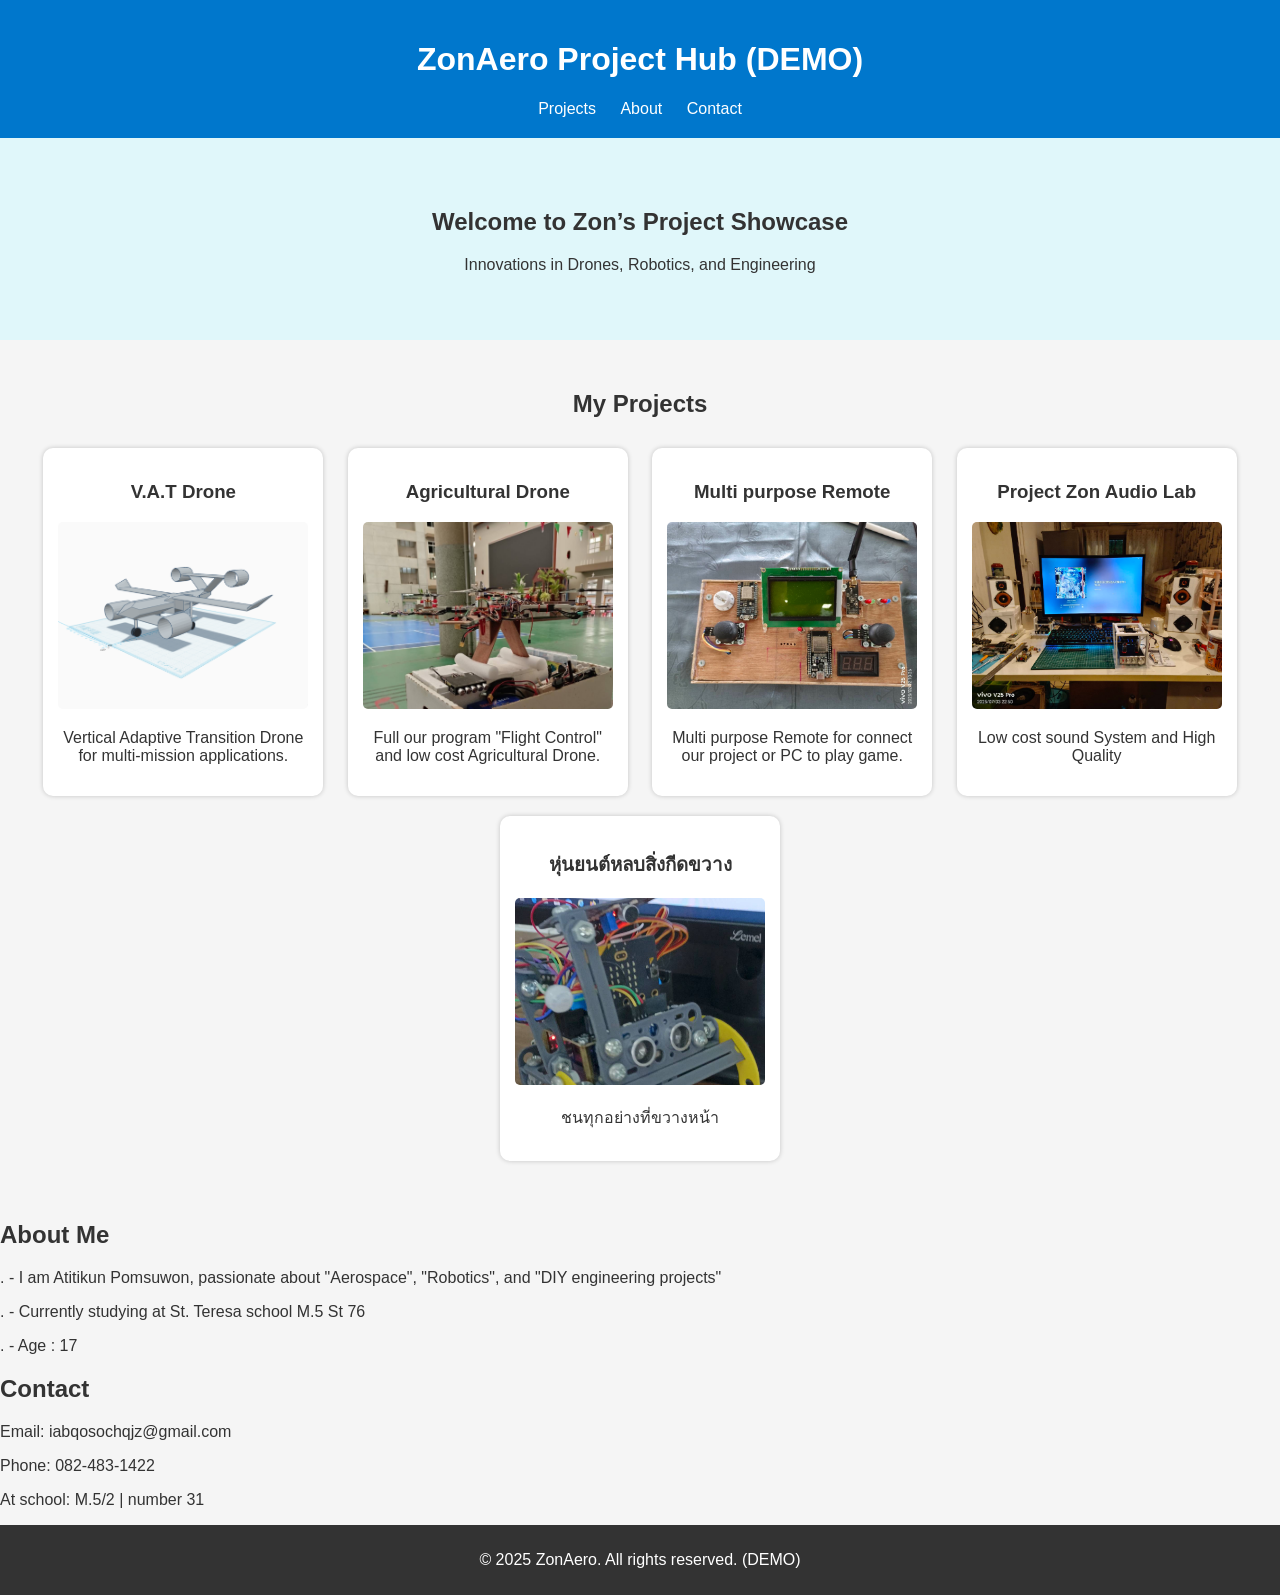
==== index.html @ 33004119 "Initial commit" ====
<!DOCTYPE html>
<html lang="en">
<head>
  <meta charset="UTF-8">
  <meta name="viewport" content="width=device-width, initial-scale=1">
  <title>ZonAero Project Hub</title>
  <link rel="stylesheet" href="style.css">
</head>
<body>

  <header>
    <h1>ZonAero Project Hub (DEMO) </h1>
    <nav>
      <a href="#projects">Projects</a>
      <a href="#about">About</a>
      <a href="#contact">Contact</a>
    </nav>
  </header>

  <section id="hero">
    <h2>Welcome to Zon’s Project Showcase</h2>
    <p>Innovations in Drones, Robotics, and Engineering</p>
  </section>

  <section id="projects">
    <h2>My Projects</h2>

    <div class="project-card">
      <h3>V.A.T Drone</h3>
      <img src="images/vat-drone.jpg" alt="VAT Drone Image">
      <p>Vertical Adaptive Transition Drone for multi-mission applications.</p>
    </div>

    <div class="project-card">
      <h3>Agricultural Drone</h3>
      <img src="images/project_0_Agricultural_Drone.jpg" alt="Agricultural Drone">
      <p>Full our program "Flight Control" and low cost Agricultural Drone.</p>
    </div>

    <div class="project-card">
      <h3>Multi purpose Remote</h3>
      <img src="images/Multi_purpose_Remote.jpg" alt="Multi purpose Remote">
      <p>Multi purpose Remote for connect our project or PC to play game.</p>
    </div>

    <div class="project-card">
      <h3>Project Zon Audio Lab</h3>
      <img src="images/test1.jpg" alt="Zon Audio Lab">
      <p>Low cost sound System and High Quality </p>
    </div>

    <div class="project-card">
      <h3>หุ่นยนต์หลบสิ่งกีดขวาง</h3>
      <img src="images/what_the_fuxk.jpg" alt="Zon Audio Lab">
      <p>ชนทุกอย่างที่ขวางหน้า</p>
    </div>

    <!-- Add more project cards here -->

  </section>

  <section id="about">
    <h2>About Me</h2>
    <p>.        - I am Atitikun Pomsuwon, passionate about "Aerospace", "Robotics", and "DIY engineering projects"</p>
    <p>.        - Currently studying at St. Teresa school M.5 St 76</p>
    <p>.        - Age : 17</p>
  </section>

  <section id="contact">
    <h2>Contact</h2>
    <p>Email: iabqosochqjz@gmail.com</p>
    <p>Phone: 082-483-1422</p>
    <p>At school: M.5/2 | number 31</p>
  </section>

  <footer>
    <p>&copy; 2025 ZonAero. All rights reserved. (DEMO)</p>
  </footer>

</body>
</html>
---- style.css ----
body {
  font-family: Arial, sans-serif;
  margin: 0;
  padding: 0;
  background: #f5f5f5;
  color: #333;
}

header {
  background: #0077cc;
  color: white;
  padding: 20px;
  text-align: center;
}

header nav a {
  margin: 0 10px;
  color: white;
  text-decoration: none;
}

#hero {
  background: #e0f7fa;
  text-align: center;
  padding: 50px 20px;
}

#projects {
  padding: 30px;
  text-align: center;
}

.project-card {
  background: white;
  display: inline-block;
  margin: 10px;
  padding: 15px;
  width: 250px;
  border-radius: 10px;
  box-shadow: 0 0 5px rgba(0,0,0,0.2);
}

.project-card img {
  width: 100%;
  border-radius: 5px;
}

footer {
  text-align: center;
  padding: 10px;
  background: #333;
  color: white;
}
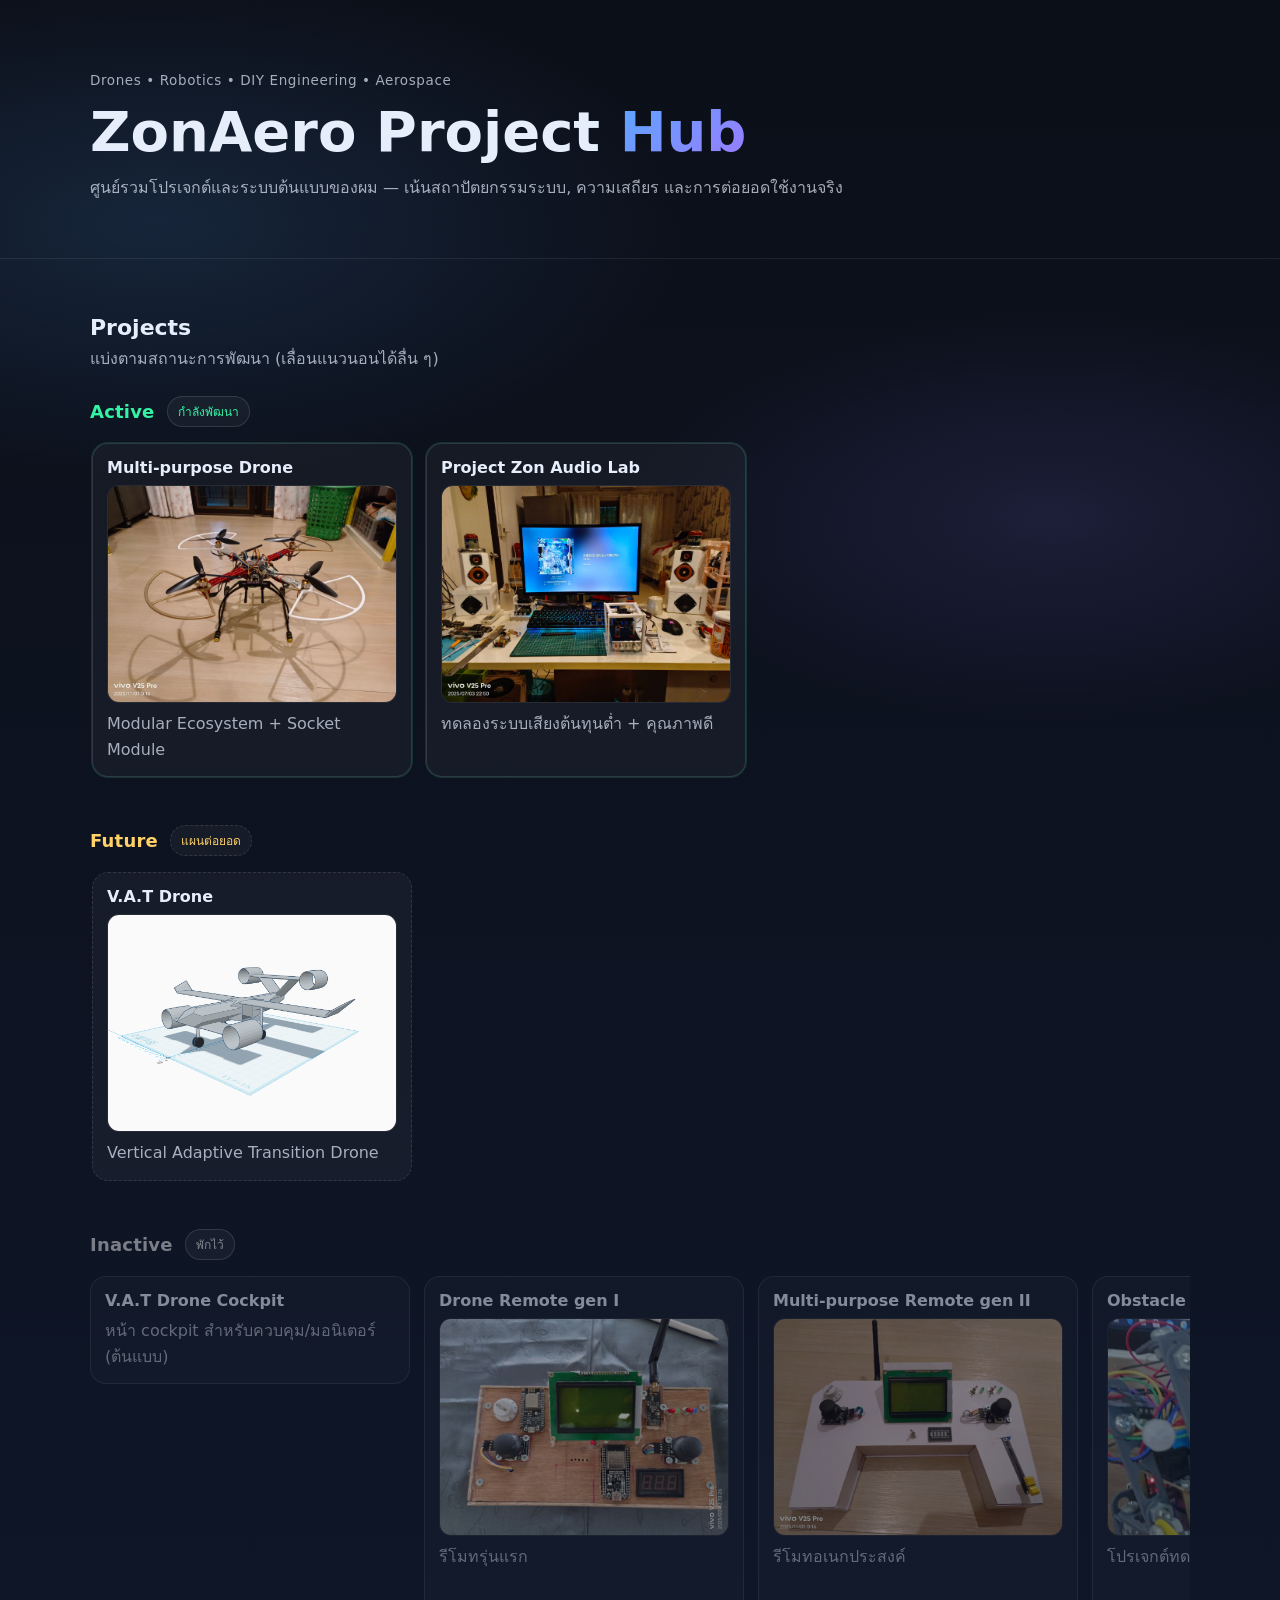
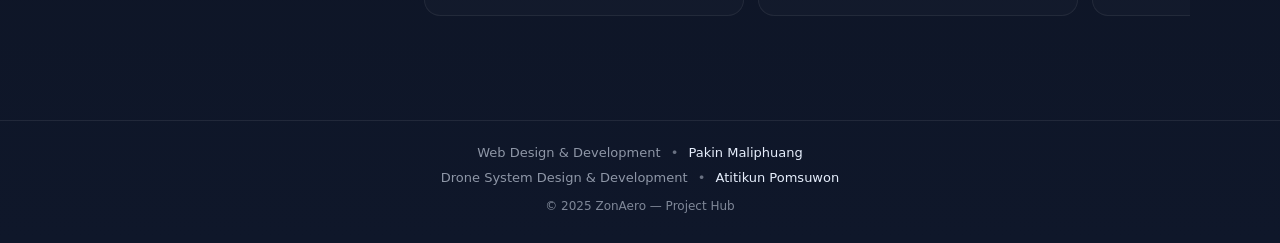
==== commit f47fbe0f: "kuy" ====
--- a/index.html
+++ b/index.html
@@ -1,81 +1,152 @@
-<!DOCTYPE html>
-<html lang="en">
-<head>
-  <meta charset="UTF-8">
-  <meta name="viewport" content="width=device-width, initial-scale=1">
-  <title>ZonAero Project Hub</title>
-  <link rel="stylesheet" href="style.css">
-</head>
-<body>
-
-  <header>
-    <h1>ZonAero Project Hub (DEMO) </h1>
-    <nav>
-      <a href="#projects">Projects</a>
-      <a href="#about">About</a>
-      <a href="#contact">Contact</a>
-    </nav>
-  </header>
-
-  <section id="hero">
-    <h2>Welcome to Zon’s Project Showcase</h2>
-    <p>Innovations in Drones, Robotics, and Engineering</p>
-  </section>
-
-  <section id="projects">
-    <h2>My Projects</h2>
-
-    <div class="project-card">
-      <h3>V.A.T Drone</h3>
-      <img src="images/vat-drone.jpg" alt="VAT Drone Image">
-      <p>Vertical Adaptive Transition Drone for multi-mission applications.</p>
-    </div>
-
-    <div class="project-card">
-      <h3>Agricultural Drone</h3>
-      <img src="images/project_0_Agricultural_Drone.jpg" alt="Agricultural Drone">
-      <p>Full our program "Flight Control" and low cost Agricultural Drone.</p>
-    </div>
-
-    <div class="project-card">
-      <h3>Multi purpose Remote</h3>
-      <img src="images/Multi_purpose_Remote.jpg" alt="Multi purpose Remote">
-      <p>Multi purpose Remote for connect our project or PC to play game.</p>
-    </div>
-
-    <div class="project-card">
-      <h3>Project Zon Audio Lab</h3>
-      <img src="images/test1.jpg" alt="Zon Audio Lab">
-      <p>Low cost sound System and High Quality </p>
-    </div>
-
-    <div class="project-card">
-      <h3>หุ่นยนต์หลบสิ่งกีดขวาง</h3>
-      <img src="images/what_the_fuxk.jpg" alt="Zon Audio Lab">
-      <p>ชนทุกอย่างที่ขวางหน้า</p>
-    </div>
-
-    <!-- Add more project cards here -->
-
-  </section>
-
-  <section id="about">
-    <h2>About Me</h2>
-    <p>.        - I am Atitikun Pomsuwon, passionate about "Aerospace", "Robotics", and "DIY engineering projects"</p>
-    <p>.        - Currently studying at St. Teresa school M.5 St 76</p>
-    <p>.        - Age : 17</p>
-  </section>
-
-  <section id="contact">
-    <h2>Contact</h2>
-    <p>Email: iabqosochqjz@gmail.com</p>
-    <p>Phone: 082-483-1422</p>
-    <p>At school: M.5/2 | number 31</p>
-  </section>
-
-  <footer>
-    <p>&copy; 2025 ZonAero. All rights reserved. (DEMO)</p>
-  </footer>
-
-</body>
-</html>+<!doctype html>
+<html lang="th">
+<head>
+  <meta charset="UTF-8" />
+  <meta name="viewport" content="width=device-width, initial-scale=1.0" />
+  <title>ZonAero | Project Hub</title>
+  <link rel="stylesheet" href="Zonaero.css" />
+</head>
+
+<body>
+
+  <!-- HERO (Compact + Bigger Text) -->
+  <header class="hero hero-compact" id="top">
+    <div class="container">
+      <div class="hero-mini reveal">
+        <div class="hero-eyebrow">
+          Drones • Robotics • DIY Engineering • Aerospace
+        </div>
+
+        <h1 class="hero-title">
+          ZonAero Project <span>Hub</span>
+        </h1>
+
+        <p class="hero-sub">
+          ศูนย์รวมโปรเจกต์และระบบต้นแบบของผม — เน้นสถาปัตยกรรมระบบ,
+          ความเสถียร และการต่อยอดใช้งานจริง
+        </p>
+      </div>
+    </div>
+  </header>
+
+  <main>
+    <!-- PROJECTS -->
+    <section class="section" id="projects">
+      <div class="container">
+        <h2 class="section-title reveal">Projects</h2>
+        <p class="section-desc reveal">
+          แบ่งตามสถานะการพัฒนา (เลื่อนแนวนอนได้ลื่น ๆ)
+        </p>
+
+        <!-- ACTIVE -->
+        <div class="block reveal">
+          <div class="block-head">
+            <h3 class="block-title active">Active</h3>
+            <span class="block-tag active">กำลังพัฒนา</span>
+          </div>
+
+          <div class="hlist" aria-label="Active projects">
+            <a class="card-link" href="Multi_purpose_drone_infor.html">
+              <div class="card project active">
+                <h3>Multi-purpose Drone</h3>
+                <img src="images/Multi_purpose_Drone.jpg" alt="Multi-purpose Drone">
+                <p>Modular Ecosystem + Socket Module</p>
+              </div>
+            </a>
+
+            <div class="card project active">
+              <h3>Project Zon Audio Lab</h3>
+              <img src="images/test1.jpg" alt="Zon Audio Lab">
+              <p>ทดลองระบบเสียงต้นทุนต่ำ + คุณภาพดี</p>
+            </div>
+          </div>
+        </div>
+
+        <!-- FUTURE -->
+        <div class="block reveal">
+          <div class="block-head">
+            <h3 class="block-title future">Future</h3>
+            <span class="block-tag future">แผนต่อยอด</span>
+          </div>
+
+          <div class="hlist" aria-label="Future projects">
+            <div class="card project future">
+              <h3>V.A.T Drone</h3>
+              <img src="images/vat-drone.jpg" alt="VAT Drone">
+              <p>Vertical Adaptive Transition Drone</p>
+            </div>
+          </div>
+        </div>
+
+        <!-- INACTIVE -->
+        <div class="block reveal">
+          <div class="block-head">
+            <h3 class="block-title inactive">Inactive</h3>
+            <span class="block-tag inactive">พักไว้</span>
+          </div>
+
+          <div class="hlist" aria-label="Inactive projects">
+            <!-- ถ้าคุณยังอยากเก็บ cockpit เป็น inactive ใส่ไว้ได้ -->
+            <a class="card-link" href="VAT_Drone_Controll.html">
+              <div class="card project inactive">
+                <h3>V.A.T Drone Cockpit</h3>
+                <p>หน้า cockpit สำหรับควบคุม/มอนิเตอร์ (ต้นแบบ)</p>
+              </div>
+            </a>
+
+            <div class="card project inactive">
+              <h3>Drone Remote gen I</h3>
+              <img src="images/Multi_purpose_Remote.jpg" alt="Drone Remote gen I">
+              <p>รีโมทรุ่นแรก</p>
+            </div>
+
+            <div class="card project inactive">
+              <h3>Multi-purpose Remote gen II</h3>
+              <img src="images/Remote_gen_2.jpg" alt="Multi-purpose Remote gen II">
+              <p>รีโมทอเนกประสงค์</p>
+            </div>
+
+            <div class="card project inactive">
+              <h3>Obstacle Avoid Robot</h3>
+              <img src="images/what_the_fuxk.jpg" alt="Obstacle Avoid Robot">
+              <p>โปรเจกต์ทดลอง</p>
+            </div>
+
+            <div class="card project inactive">
+              <h3>สถานีตรวจวัดภัยธรรมชาติ</h3>
+              <img src="images/plan_B.jpg" alt="Disaster Monitoring Station">
+              <p>แนวคิดสถานีตรวจวัดภัยธรรมชาติ (Plan B)</p>
+            </div>
+          </div>
+        </div>
+
+      </div>
+    </section>
+  </main>
+
+  <footer>
+  <div class="container footer-credit">
+
+    <div class="credit-line">
+      <span class="role">Web Design & Development</span>
+      <span class="dot">•</span>
+      <span class="name">Pakin Maliphuang</span>
+    </div>
+
+    <div class="credit-line">
+      <span class="role">Drone System Design & Development</span>
+      <span class="dot">•</span>
+      <span class="name">Atitikun Pomsuwon</span>
+    </div>
+
+    <p class="copyright">
+      © 2025 ZonAero — Project Hub
+    </p>
+
+  </div>
+</footer>
+
+
+  <script src="index.js"></script>
+</body>
+</html>
--- a/Zonaero.css
+++ b/Zonaero.css
@@ -0,0 +1,264 @@
+:root{
+  --bg:#0b0f18;
+  --bg2:#0f172a;
+  --text:#e6eefc;
+  --muted: rgba(230,238,252,.7);
+  --line: rgba(255,255,255,.12);
+  --brand:#5aa7ff;
+  --brand2:#9b7bff;
+
+  --active:#35f3a4;
+  --future:#ffd166;
+  --inactive:rgba(255,255,255,.45);
+
+  --radius:16px;
+}
+
+*{ box-sizing:border-box; }
+
+html{
+  overflow-x:hidden;
+  overflow-y:auto;
+  scroll-behavior:auto;
+}
+
+body{
+  margin:0;
+  font-family: system-ui, Arial, sans-serif;
+  background:
+    radial-gradient(900px 420px at 12% 12%, rgba(90,167,255,.14), transparent 60%),
+    radial-gradient(700px 340px at 82% 28%, rgba(155,123,255,.12), transparent 60%),
+    linear-gradient(180deg, var(--bg), var(--bg2));
+  color:var(--text);
+}
+
+/* ---------- HERO (compact แต่ใหญ่ขึ้น) ---------- */
+.hero-compact{
+  padding: 72px 0 56px;
+  border-bottom: 1px solid rgba(255,255,255,.08);
+}
+
+.container{
+  width:min(1100px, 92vw);
+  margin:auto;
+}
+
+.hero-mini{
+  max-width: 860px;
+}
+
+.hero-eyebrow{
+  font-size: 13.5px;
+  letter-spacing: .6px;
+  color: var(--muted);
+  margin-bottom: 14px;
+}
+
+.hero-title{
+  margin:0 0 12px;
+  font-size: clamp(36px, 5.2vw, 56px);
+  line-height: 1.08;
+}
+
+.hero-title span{
+  background: linear-gradient(135deg, var(--brand), var(--brand2));
+  -webkit-background-clip:text;
+  background-clip:text;
+  color:transparent;
+}
+
+.hero-sub{
+  margin:0;
+  color: var(--muted);
+  line-height: 1.75;
+  max-width: 760px;
+  font-size: 16px;
+}
+
+/* ---------- Sections ---------- */
+.section{
+  padding: 56px 0;
+}
+
+.section-title{
+  margin:0 0 6px;
+  font-size: 22px;
+}
+
+.section-desc{
+  margin:0 0 24px;
+  color: var(--muted);
+  line-height: 1.6;
+}
+
+/* กัน parent ปิดการเลื่อนโดยไม่ตั้งใจ */
+.section, .container, .block{
+  overflow: visible;
+}
+
+/* ---------- Blocks ---------- */
+.block{ margin-bottom: 36px; }
+
+.block-head{
+  display:flex;
+  align-items:center;
+  gap:12px;
+  margin-bottom: 10px;
+}
+
+.block-title{
+  margin:0;
+  font-size: 18px;
+  letter-spacing: .2px;
+}
+
+.block-title.active{ color: var(--active); }
+.block-title.future{ color: var(--future); }
+.block-title.inactive{ color: var(--inactive); }
+
+.block-tag{
+  font-size: 12px;
+  padding: 5px 10px;
+  border-radius: 999px;
+  border:1px solid var(--line);
+  background: rgba(255,255,255,.04);
+}
+
+.block-tag.active{ color: var(--active); }
+.block-tag.future{ color: var(--future); border-style:dashed; }
+.block-tag.inactive{ color: var(--inactive); }
+
+/* ---------- Horizontal list (FIX: เลื่อนได้จริง) ---------- */
+.hlist{
+  display:flex;
+  gap:14px;
+
+  overflow-x: auto !important;
+  overflow-y: hidden;
+
+  padding: 6px 2px 12px;
+
+  /* ลื่นบนมือถือ/ทัชแพด */
+  -webkit-overflow-scrolling: touch;
+  scroll-behavior: smooth;
+
+  /* สำคัญ: ให้ gesture ไปทาง X ได้จริง */
+  touch-action: pan-x;
+  overscroll-behavior-x: contain;
+
+  /* snap ให้ดูพรีเมียม */
+  scroll-snap-type:x mandatory;
+}
+
+.hlist > *{
+  flex: 0 0 auto;         /* สำคัญ: กันยุบ */
+  scroll-snap-align:start;
+}
+
+/* scrollbar แนวนอนแบบสุภาพ */
+.hlist::-webkit-scrollbar{ height: 8px; }
+.hlist::-webkit-scrollbar-track{ background: transparent; }
+.hlist::-webkit-scrollbar-thumb{
+  background: rgba(255,255,255,.14);
+  border-radius: 999px;
+}
+
+/* ---------- Cards ---------- */
+.card{
+  width: min(320px, 82vw);
+  border:1px solid rgba(255,255,255,.12);
+  border-radius: var(--radius);
+  padding:14px;
+  background: rgba(255,255,255,.04);
+  transition: transform .18s ease, border-color .18s ease, background .18s ease, opacity .18s ease;
+}
+
+.card:hover{
+  transform: translateY(-2px);
+  border-color: rgba(255,255,255,.20);
+  background: rgba(255,255,255,.06);
+}
+
+.card h3{ margin:0 0 8px; font-size: 16px; }
+.card p{ margin:8px 0 0; color: var(--muted); line-height: 1.6; }
+
+.project img{
+  width:100%;
+  height:auto;
+  border-radius: 12px;
+  margin-top: 8px;
+  display:block;
+  border: 1px solid rgba(255,255,255,.10);
+  background: rgba(0,0,0,.25);
+}
+
+.card-link{
+  text-decoration:none;
+  color: inherit;
+  display:block;
+}
+
+/* state differences */
+.card.active{ box-shadow: 0 0 0 1px rgba(53,243,164,.16); }
+.card.future{ border-style:dashed; }
+.card.inactive{ opacity:.55; }
+.card.inactive:hover{ opacity:.78; }
+
+/* ---------- Footer ---------- */
+footer{
+  border-top:1px solid rgba(255,255,255,.08);
+  padding:18px 0;
+  color:var(--muted);
+  font-size: 13px;
+}
+
+/* ---------- Reveal ---------- */
+.reveal{
+  opacity:0;
+  transform:translateY(18px);
+  transition: opacity .55s ease, transform .55s ease;
+  will-change: opacity, transform;
+}
+.reveal.show{
+  opacity:1;
+  transform:none;
+}
+
+/* ---------- Mobile ---------- */
+@media (max-width: 600px){
+  .hero-compact{ padding: 60px 0 44px; }
+  .hero-title{ font-size: clamp(34px, 8vw, 46px); }
+  .hero-sub{ font-size: 15px; }
+  .section{ padding: 46px 0; }
+}
+/* ---------- Popular Credit Style ---------- */
+.footer-credit{
+  text-align:center;
+  font-size:13px;
+  color:var(--muted);
+}
+
+.credit-line{
+  margin: 4px 0;
+  line-height: 1.6;
+}
+
+.credit-line .role{
+  opacity:.85;
+}
+
+.credit-line .dot{
+  margin: 0 6px;
+  opacity:.6;
+}
+
+.credit-line .name{
+  color: var(--text);
+  font-weight: 500;
+}
+
+.copyright{
+  margin-top: 10px;
+  font-size:12px;
+  opacity:.75;
+}
